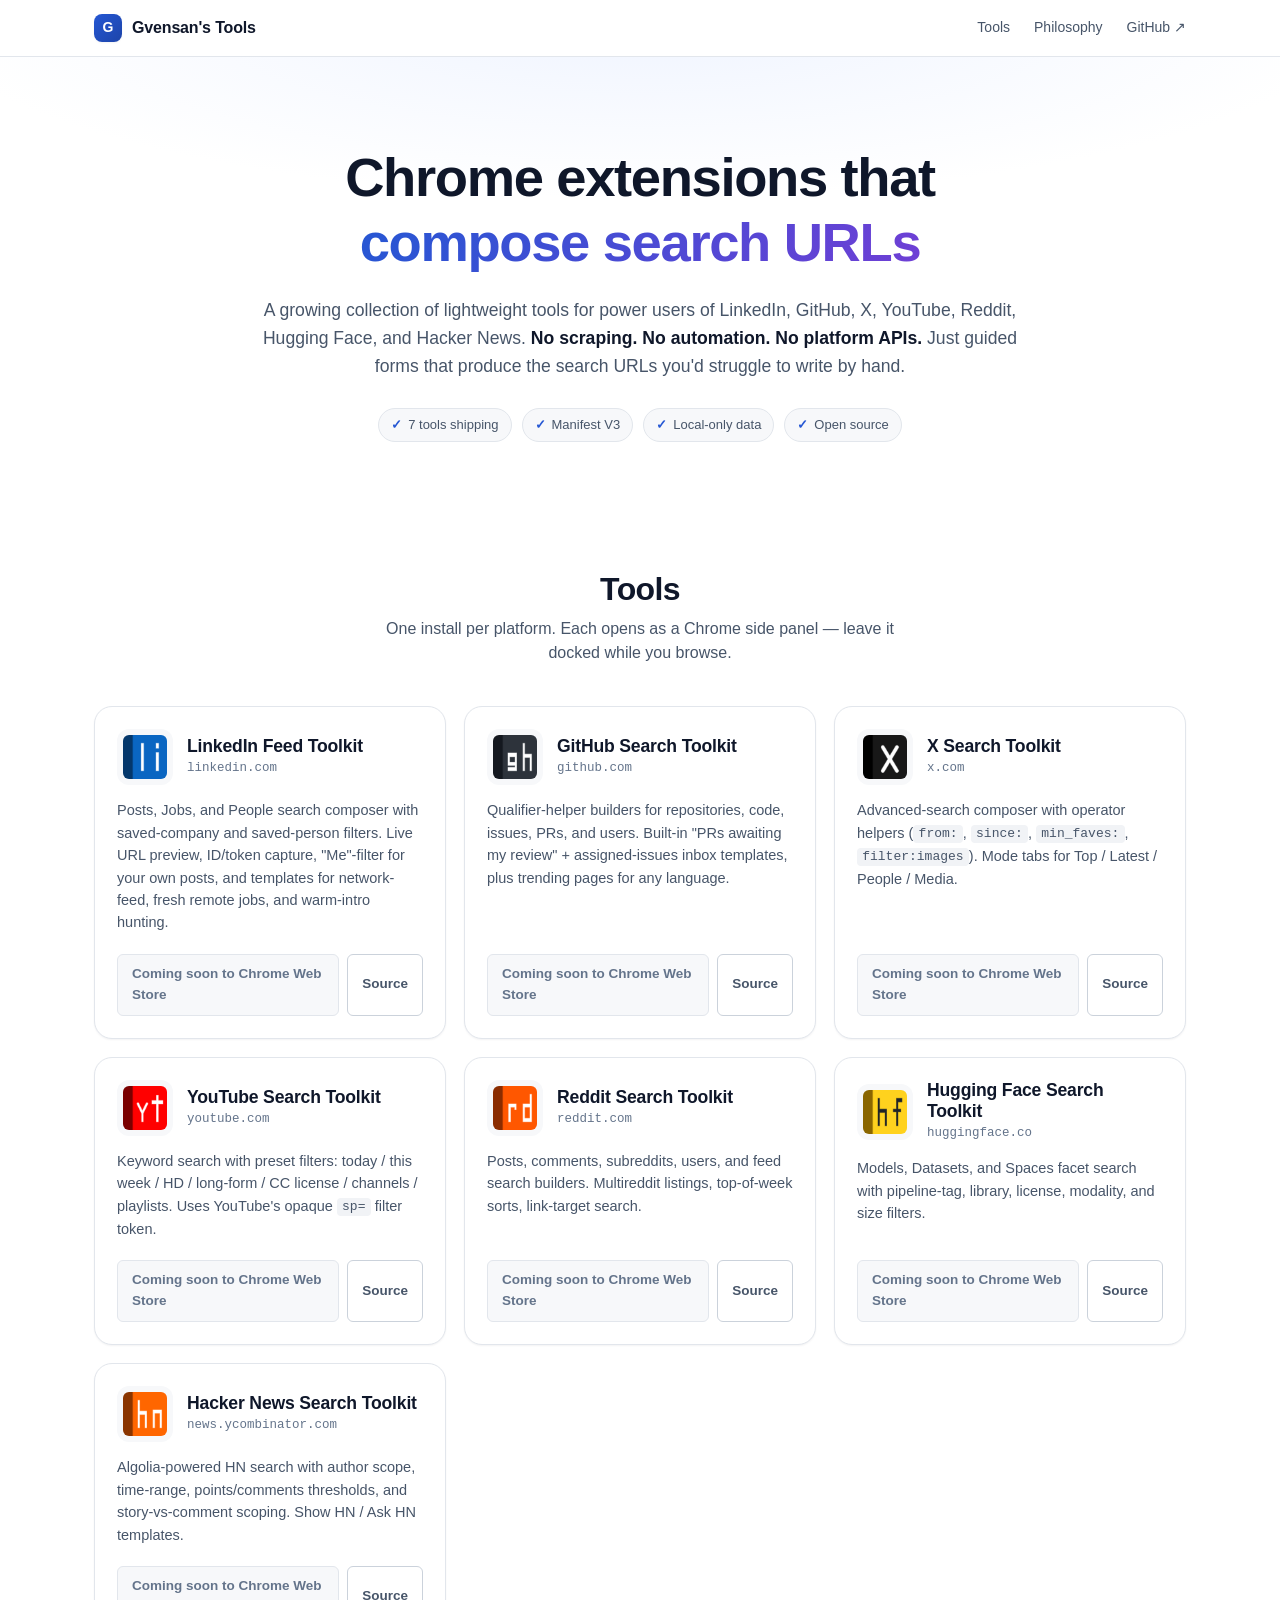
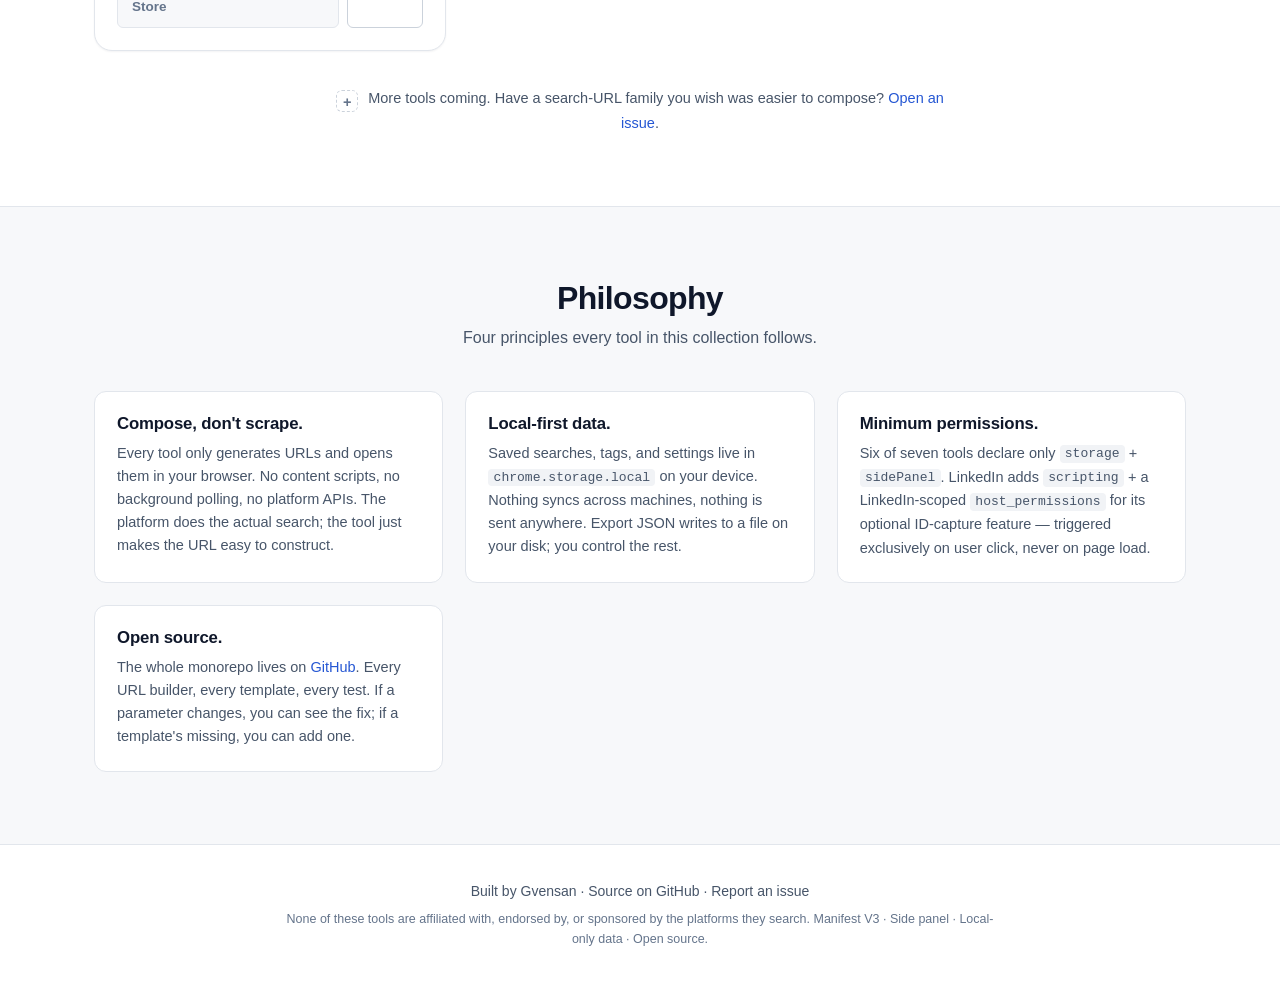
==== index.html @ 6155f3e9 "first commit" ====
<!DOCTYPE html>
<html lang="en">
<head>
  <meta charset="UTF-8">
  <meta name="viewport" content="width=device-width, initial-scale=1.0">
  <title>Gvensan's Tools — Chrome extensions that compose search URLs</title>
  <meta name="description" content="A growing collection of lightweight Chrome extensions that compose, save, and launch high-signal search URLs on LinkedIn, GitHub, X, YouTube, Reddit, Hugging Face, and Hacker News. No scraping. No automation. No APIs.">
  <meta name="theme-color" content="#2557D3">

  <!-- Open Graph -->
  <meta property="og:title" content="Gvensan's Tools">
  <meta property="og:description" content="Chrome extensions that compose search URLs — no scraping, no automation, no APIs.">
  <meta property="og:type" content="website">

  <link rel="icon" type="image/png" href="icons/linkedin.png">
  <link rel="stylesheet" href="style.css">
</head>
<body>
  <header class="site-header">
    <div class="container header-row">
      <a class="brand" href="#top" aria-label="Gvensan's Tools — home">
        <span class="brand-mark" aria-hidden="true">G</span>
        <span class="brand-name">Gvensan's&nbsp;Tools</span>
      </a>
      <nav class="site-nav" aria-label="Primary">
        <a href="#tools">Tools</a>
        <a href="#philosophy">Philosophy</a>
        <a href="https://github.com/gvensan/social-chrome-plugins" target="_blank" rel="noopener">GitHub ↗</a>
      </nav>
    </div>
  </header>

  <main id="top">
    <section class="hero">
      <div class="container">
        <h1>Chrome extensions that<br><span class="accent">compose search URLs</span></h1>
        <p class="tagline">
          A growing collection of lightweight tools for power users of LinkedIn, GitHub, X, YouTube, Reddit, Hugging Face, and Hacker News. <strong>No scraping. No automation. No platform APIs.</strong> Just guided forms that produce the search URLs you'd struggle to write by hand.
        </p>
        <ul class="hero-meta" aria-label="Key facts">
          <li><span class="check">✓</span> 7 tools shipping</li>
          <li><span class="check">✓</span> Manifest V3</li>
          <li><span class="check">✓</span> Local-only data</li>
          <li><span class="check">✓</span> Open source</li>
        </ul>
      </div>
    </section>

    <section id="tools" class="tools">
      <div class="container">
        <div class="section-head">
          <h2>Tools</h2>
          <p class="section-lead">One install per platform. Each opens as a Chrome side panel — leave it docked while you browse.</p>
        </div>

        <div class="tools-grid">

          <article class="tool-card">
            <header class="tool-head">
              <img class="tool-icon" src="icons/linkedin.png" alt="" width="56" height="56" loading="lazy">
              <div>
                <h3>LinkedIn Feed Toolkit</h3>
                <p class="tool-platform">linkedin.com</p>
              </div>
            </header>
            <p class="tool-desc">
              Posts, Jobs, and People search composer with saved-company and saved-person filters. Live URL preview, ID/token capture, "Me"-filter for your own posts, and templates for network-feed, fresh remote jobs, and warm-intro hunting.
            </p>
            <div class="tool-actions">
              <a class="btn btn-primary disabled" aria-disabled="true">Coming soon to Chrome Web Store</a>
              <a class="btn btn-secondary" href="https://github.com/gvensan/social-chrome-plugins/tree/main/packages/linkedin" target="_blank" rel="noopener">Source</a>
            </div>
          </article>

          <article class="tool-card">
            <header class="tool-head">
              <img class="tool-icon" src="icons/github.png" alt="" width="56" height="56" loading="lazy">
              <div>
                <h3>GitHub Search Toolkit</h3>
                <p class="tool-platform">github.com</p>
              </div>
            </header>
            <p class="tool-desc">
              Qualifier-helper builders for repositories, code, issues, PRs, and users. Built-in "PRs awaiting my review" + assigned-issues inbox templates, plus trending pages for any language.
            </p>
            <div class="tool-actions">
              <a class="btn btn-primary disabled" aria-disabled="true">Coming soon to Chrome Web Store</a>
              <a class="btn btn-secondary" href="https://github.com/gvensan/social-chrome-plugins/tree/main/packages/github" target="_blank" rel="noopener">Source</a>
            </div>
          </article>

          <article class="tool-card">
            <header class="tool-head">
              <img class="tool-icon" src="icons/x.png" alt="" width="56" height="56" loading="lazy">
              <div>
                <h3>X Search Toolkit</h3>
                <p class="tool-platform">x.com</p>
              </div>
            </header>
            <p class="tool-desc">
              Advanced-search composer with operator helpers (<code>from:</code>, <code>since:</code>, <code>min_faves:</code>, <code>filter:images</code>). Mode tabs for Top / Latest / People / Media.
            </p>
            <div class="tool-actions">
              <a class="btn btn-primary disabled" aria-disabled="true">Coming soon to Chrome Web Store</a>
              <a class="btn btn-secondary" href="https://github.com/gvensan/social-chrome-plugins/tree/main/packages/x" target="_blank" rel="noopener">Source</a>
            </div>
          </article>

          <article class="tool-card">
            <header class="tool-head">
              <img class="tool-icon" src="icons/youtube.png" alt="" width="56" height="56" loading="lazy">
              <div>
                <h3>YouTube Search Toolkit</h3>
                <p class="tool-platform">youtube.com</p>
              </div>
            </header>
            <p class="tool-desc">
              Keyword search with preset filters: today / this week / HD / long-form / CC license / channels / playlists. Uses YouTube's opaque <code>sp=</code> filter token.
            </p>
            <div class="tool-actions">
              <a class="btn btn-primary disabled" aria-disabled="true">Coming soon to Chrome Web Store</a>
              <a class="btn btn-secondary" href="https://github.com/gvensan/social-chrome-plugins/tree/main/packages/youtube" target="_blank" rel="noopener">Source</a>
            </div>
          </article>

          <article class="tool-card">
            <header class="tool-head">
              <img class="tool-icon" src="icons/reddit.png" alt="" width="56" height="56" loading="lazy">
              <div>
                <h3>Reddit Search Toolkit</h3>
                <p class="tool-platform">reddit.com</p>
              </div>
            </header>
            <p class="tool-desc">
              Posts, comments, subreddits, users, and feed search builders. Multireddit listings, top-of-week sorts, link-target search.
            </p>
            <div class="tool-actions">
              <a class="btn btn-primary disabled" aria-disabled="true">Coming soon to Chrome Web Store</a>
              <a class="btn btn-secondary" href="https://github.com/gvensan/social-chrome-plugins/tree/main/packages/reddit" target="_blank" rel="noopener">Source</a>
            </div>
          </article>

          <article class="tool-card">
            <header class="tool-head">
              <img class="tool-icon" src="icons/huggingface.png" alt="" width="56" height="56" loading="lazy">
              <div>
                <h3>Hugging Face Search Toolkit</h3>
                <p class="tool-platform">huggingface.co</p>
              </div>
            </header>
            <p class="tool-desc">
              Models, Datasets, and Spaces facet search with pipeline-tag, library, license, modality, and size filters.
            </p>
            <div class="tool-actions">
              <a class="btn btn-primary disabled" aria-disabled="true">Coming soon to Chrome Web Store</a>
              <a class="btn btn-secondary" href="https://github.com/gvensan/social-chrome-plugins/tree/main/packages/huggingface" target="_blank" rel="noopener">Source</a>
            </div>
          </article>

          <article class="tool-card">
            <header class="tool-head">
              <img class="tool-icon" src="icons/hackernews.png" alt="" width="56" height="56" loading="lazy">
              <div>
                <h3>Hacker News Search Toolkit</h3>
                <p class="tool-platform">news.ycombinator.com</p>
              </div>
            </header>
            <p class="tool-desc">
              Algolia-powered HN search with author scope, time-range, points/comments thresholds, and story-vs-comment scoping. Show HN / Ask HN templates.
            </p>
            <div class="tool-actions">
              <a class="btn btn-primary disabled" aria-disabled="true">Coming soon to Chrome Web Store</a>
              <a class="btn btn-secondary" href="https://github.com/gvensan/social-chrome-plugins/tree/main/packages/hackernews" target="_blank" rel="noopener">Source</a>
            </div>
          </article>

        </div>

        <p class="more-coming">
          <span class="more-coming-mark">+</span>
          More tools coming. Have a search-URL family you wish was easier to compose? <a href="https://github.com/gvensan/social-chrome-plugins/issues" target="_blank" rel="noopener">Open an issue</a>.
        </p>
      </div>
    </section>

    <section id="philosophy" class="philosophy">
      <div class="container">
        <div class="section-head">
          <h2>Philosophy</h2>
          <p class="section-lead">Four principles every tool in this collection follows.</p>
        </div>

        <div class="philosophy-grid">
          <div class="philosophy-item">
            <h3>Compose, don't scrape.</h3>
            <p>Every tool only generates URLs and opens them in your browser. No content scripts, no background polling, no platform APIs. The platform does the actual search; the tool just makes the URL easy to construct.</p>
          </div>

          <div class="philosophy-item">
            <h3>Local-first data.</h3>
            <p>Saved searches, tags, and settings live in <code>chrome.storage.local</code> on your device. Nothing syncs across machines, nothing is sent anywhere. Export JSON writes to a file on your disk; you control the rest.</p>
          </div>

          <div class="philosophy-item">
            <h3>Minimum permissions.</h3>
            <p>Six of seven tools declare only <code>storage</code> + <code>sidePanel</code>. LinkedIn adds <code>scripting</code> + a LinkedIn-scoped <code>host_permissions</code> for its optional ID-capture feature — triggered exclusively on user click, never on page load.</p>
          </div>

          <div class="philosophy-item">
            <h3>Open source.</h3>
            <p>The whole monorepo lives on <a href="https://github.com/gvensan/social-chrome-plugins" target="_blank" rel="noopener">GitHub</a>. Every URL builder, every template, every test. If a parameter changes, you can see the fix; if a template's missing, you can add one.</p>
          </div>
        </div>
      </div>
    </section>
  </main>

  <footer class="site-footer">
    <div class="container">
      <p class="footer-row">
        Built by <a href="https://github.com/gvensan" target="_blank" rel="noopener">Gvensan</a>
        ·
        <a href="https://github.com/gvensan/social-chrome-plugins" target="_blank" rel="noopener">Source on GitHub</a>
        ·
        <a href="https://github.com/gvensan/social-chrome-plugins/issues" target="_blank" rel="noopener">Report an issue</a>
      </p>
      <p class="footer-note">
        None of these tools are affiliated with, endorsed by, or sponsored by the platforms they search.
        Manifest V3 · Side panel · Local-only data · Open source.
      </p>
    </div>
  </footer>
</body>
</html>
---- style.css ----
/* ─── Reset / base ───────────────────────────────────────────── */
*,
*::before,
*::after {
  box-sizing: border-box;
}

html {
  scroll-behavior: smooth;
}

body {
  margin: 0;
  font-family: -apple-system, BlinkMacSystemFont, 'Segoe UI', Roboto, Oxygen,
    Ubuntu, Cantarell, 'Helvetica Neue', sans-serif;
  font-size: 16px;
  line-height: 1.55;
  color: var(--fg);
  background: var(--bg);
  -webkit-font-smoothing: antialiased;
  text-rendering: optimizeLegibility;
}

/* ─── Tokens ─────────────────────────────────────────────────── */
:root {
  --brand-50: #eff4ff;
  --brand-100: #dbe6ff;
  --brand-200: #b8ccff;
  --brand-500: #4d7ee5;
  --brand-600: #2557d3;
  --brand-700: #1d44a9;
  --bg: #ffffff;
  --bg-elev: #f7f8fa;
  --bg-card: #ffffff;
  --bg-code: #f1f3f6;
  --border: #e2e6ec;
  --border-strong: #cbd2db;
  --fg: #0f172a;
  --fg-muted: #475569;
  --fg-dim: #64748b;
  --shadow-sm: 0 1px 2px rgba(15, 23, 42, 0.05);
  --shadow-md: 0 4px 12px rgba(15, 23, 42, 0.06),
    0 1px 3px rgba(15, 23, 42, 0.04);
  --shadow-lg: 0 12px 28px rgba(15, 23, 42, 0.08),
    0 4px 8px rgba(15, 23, 42, 0.04);
  --radius-sm: 6px;
  --radius-md: 12px;
  --radius-lg: 18px;
}

@media (prefers-color-scheme: dark) {
  :root {
    --bg: #0b1220;
    --bg-elev: #111a2e;
    --bg-card: #131d33;
    --bg-code: #1c2741;
    --border: #1f2a44;
    --border-strong: #2c3a5e;
    --fg: #e7ebf3;
    --fg-muted: #a3afc4;
    --fg-dim: #7e8aa2;
    --brand-500: #6c93ec;
    --brand-600: #4f7be4;
    --brand-700: #3a64c8;
    --shadow-sm: 0 1px 2px rgba(0, 0, 0, 0.3);
    --shadow-md: 0 4px 12px rgba(0, 0, 0, 0.4),
      0 1px 3px rgba(0, 0, 0, 0.3);
    --shadow-lg: 0 12px 28px rgba(0, 0, 0, 0.45),
      0 4px 8px rgba(0, 0, 0, 0.3);
  }
}

/* ─── Layout ─────────────────────────────────────────────────── */
.container {
  max-width: 1140px;
  margin: 0 auto;
  padding: 0 24px;
}

a {
  color: var(--brand-600);
  text-decoration: none;
  font-weight: 500;
}

a:hover {
  color: var(--brand-700);
  text-decoration: underline;
  text-underline-offset: 3px;
}

code {
  font-family: ui-monospace, SFMono-Regular, Menlo, Monaco, Consolas,
    'Liberation Mono', 'Courier New', monospace;
  background: var(--bg-code);
  padding: 0.1em 0.4em;
  border-radius: 4px;
  font-size: 0.9em;
}

h1, h2, h3 {
  margin: 0;
  line-height: 1.2;
}

/* ─── Header ─────────────────────────────────────────────────── */
.site-header {
  position: sticky;
  top: 0;
  z-index: 10;
  background: rgba(255, 255, 255, 0.78);
  border-bottom: 1px solid var(--border);
  backdrop-filter: saturate(180%) blur(8px);
  -webkit-backdrop-filter: saturate(180%) blur(8px);
}

@media (prefers-color-scheme: dark) {
  .site-header {
    background: rgba(11, 18, 32, 0.78);
  }
}

.header-row {
  display: flex;
  align-items: center;
  justify-content: space-between;
  padding: 14px 24px;
}

.brand {
  display: inline-flex;
  align-items: center;
  gap: 10px;
  color: var(--fg);
  font-weight: 700;
  font-size: 16px;
  letter-spacing: -0.01em;
}

.brand:hover {
  color: var(--fg);
  text-decoration: none;
}

.brand-mark {
  display: inline-grid;
  place-items: center;
  width: 28px;
  height: 28px;
  border-radius: 8px;
  background: linear-gradient(135deg, var(--brand-600), var(--brand-700));
  color: #fff;
  font-weight: 700;
  font-size: 14px;
  letter-spacing: 0;
  box-shadow: var(--shadow-sm);
}

.site-nav {
  display: flex;
  gap: 24px;
  align-items: center;
  font-size: 14px;
}

.site-nav a {
  color: var(--fg-muted);
  font-weight: 500;
}

.site-nav a:hover {
  color: var(--fg);
  text-decoration: none;
}

/* ─── Hero ───────────────────────────────────────────────────── */
.hero {
  padding: 88px 0 56px;
  text-align: center;
  background:
    radial-gradient(ellipse 80% 60% at 50% -10%,
      var(--brand-50) 0%,
      transparent 70%);
}

@media (prefers-color-scheme: dark) {
  .hero {
    background:
      radial-gradient(ellipse 80% 60% at 50% -10%,
        rgba(77, 126, 229, 0.12) 0%,
        transparent 70%);
  }
}

.hero h1 {
  font-size: clamp(2rem, 1.4rem + 2.6vw, 3.4rem);
  font-weight: 800;
  letter-spacing: -0.025em;
  margin-bottom: 20px;
}

.accent {
  background: linear-gradient(120deg, var(--brand-600), #6f3fd5);
  -webkit-background-clip: text;
  background-clip: text;
  color: transparent;
}

.tagline {
  max-width: 760px;
  margin: 0 auto 28px;
  font-size: clamp(1rem, 0.95rem + 0.3vw, 1.1rem);
  color: var(--fg-muted);
  line-height: 1.6;
}

.tagline strong {
  color: var(--fg);
  font-weight: 600;
}

.hero-meta {
  list-style: none;
  padding: 0;
  margin: 0;
  display: flex;
  flex-wrap: wrap;
  justify-content: center;
  gap: 10px;
}

.hero-meta li {
  display: inline-flex;
  align-items: center;
  gap: 6px;
  padding: 6px 12px;
  background: var(--bg-elev);
  border: 1px solid var(--border);
  border-radius: 999px;
  font-size: 13px;
  color: var(--fg-muted);
  font-weight: 500;
}

.check {
  color: var(--brand-600);
  font-weight: 700;
}

/* ─── Sections ───────────────────────────────────────────────── */
.tools,
.philosophy {
  padding: 72px 0;
}

.section-head {
  text-align: center;
  margin-bottom: 40px;
}

.section-head h2 {
  font-size: clamp(1.5rem, 1.2rem + 1vw, 2rem);
  font-weight: 700;
  letter-spacing: -0.02em;
  margin-bottom: 8px;
}

.section-lead {
  margin: 0 auto;
  max-width: 560px;
  color: var(--fg-muted);
}

/* ─── Tool cards ─────────────────────────────────────────────── */
.tools-grid {
  display: grid;
  grid-template-columns: repeat(auto-fit, minmax(320px, 1fr));
  gap: 18px;
}

.tool-card {
  display: flex;
  flex-direction: column;
  gap: 14px;
  padding: 22px;
  background: var(--bg-card);
  border: 1px solid var(--border);
  border-radius: var(--radius-lg);
  box-shadow: var(--shadow-sm);
  transition: transform 180ms ease, box-shadow 180ms ease,
    border-color 180ms ease;
}

.tool-card:hover {
  transform: translateY(-2px);
  box-shadow: var(--shadow-md);
  border-color: var(--border-strong);
}

.tool-head {
  display: flex;
  align-items: center;
  gap: 14px;
}

.tool-icon {
  width: 56px;
  height: 56px;
  border-radius: 12px;
  background: var(--bg-elev);
  padding: 6px;
  flex-shrink: 0;
}

.tool-head h3 {
  font-size: 1.1rem;
  font-weight: 700;
  letter-spacing: -0.01em;
  margin-bottom: 2px;
}

.tool-platform {
  margin: 0;
  font-size: 12.5px;
  color: var(--fg-dim);
  font-family: ui-monospace, SFMono-Regular, Menlo, monospace;
}

.tool-desc {
  margin: 0;
  font-size: 14.5px;
  line-height: 1.55;
  color: var(--fg-muted);
  flex-grow: 1;
}

.tool-desc code {
  font-size: 13px;
}

.tool-actions {
  display: flex;
  flex-wrap: wrap;
  gap: 8px;
  margin-top: 6px;
}

.btn {
  display: inline-flex;
  align-items: center;
  justify-content: center;
  padding: 9px 14px;
  border-radius: var(--radius-sm);
  font-size: 13.5px;
  font-weight: 600;
  border: 1px solid transparent;
  cursor: pointer;
  transition: background 150ms ease, color 150ms ease,
    border-color 150ms ease;
}

.btn:hover {
  text-decoration: none;
}

.btn-primary {
  background: var(--brand-600);
  color: #fff;
  border-color: var(--brand-600);
  flex: 1;
}

.btn-primary:hover {
  background: var(--brand-700);
  border-color: var(--brand-700);
  color: #fff;
}

.btn-primary.disabled {
  background: var(--bg-elev);
  color: var(--fg-dim);
  border-color: var(--border);
  cursor: not-allowed;
  pointer-events: none;
}

.btn-secondary {
  background: transparent;
  color: var(--fg-muted);
  border-color: var(--border-strong);
}

.btn-secondary:hover {
  background: var(--bg-elev);
  color: var(--fg);
  border-color: var(--border-strong);
}

/* ─── More coming ───────────────────────────────────────────── */
.more-coming {
  margin: 36px auto 0;
  max-width: 640px;
  text-align: center;
  color: var(--fg-muted);
  font-size: 14.5px;
}

.more-coming-mark {
  display: inline-grid;
  place-items: center;
  width: 22px;
  height: 22px;
  border-radius: 6px;
  border: 1px dashed var(--border-strong);
  color: var(--fg-dim);
  font-weight: 600;
  margin-right: 6px;
  vertical-align: -4px;
}

/* ─── Philosophy ─────────────────────────────────────────────── */
.philosophy {
  background: var(--bg-elev);
  border-top: 1px solid var(--border);
  border-bottom: 1px solid var(--border);
}

.philosophy-grid {
  display: grid;
  grid-template-columns: repeat(auto-fit, minmax(280px, 1fr));
  gap: 22px;
}

.philosophy-item {
  background: var(--bg-card);
  border: 1px solid var(--border);
  border-radius: var(--radius-md);
  padding: 22px;
}

.philosophy-item h3 {
  font-size: 1.05rem;
  font-weight: 700;
  letter-spacing: -0.01em;
  margin-bottom: 8px;
}

.philosophy-item p {
  margin: 0;
  font-size: 14.5px;
  color: var(--fg-muted);
  line-height: 1.6;
}

/* ─── Footer ─────────────────────────────────────────────────── */
.site-footer {
  padding: 36px 0 56px;
  font-size: 14px;
  color: var(--fg-muted);
  text-align: center;
}

.footer-row {
  margin: 0 0 8px;
}

.footer-row a {
  color: var(--fg-muted);
}

.footer-row a:hover {
  color: var(--fg);
}

.footer-note {
  margin: 0;
  color: var(--fg-dim);
  font-size: 12.5px;
  max-width: 720px;
  margin-left: auto;
  margin-right: auto;
  line-height: 1.55;
}

/* ─── Responsive tweaks ──────────────────────────────────────── */
@media (max-width: 560px) {
  .hero {
    padding: 56px 0 40px;
  }

  .tools,
  .philosophy {
    padding: 48px 0;
  }

  .site-nav {
    gap: 16px;
    font-size: 13px;
  }

  .tool-head h3 {
    font-size: 1rem;
  }
}
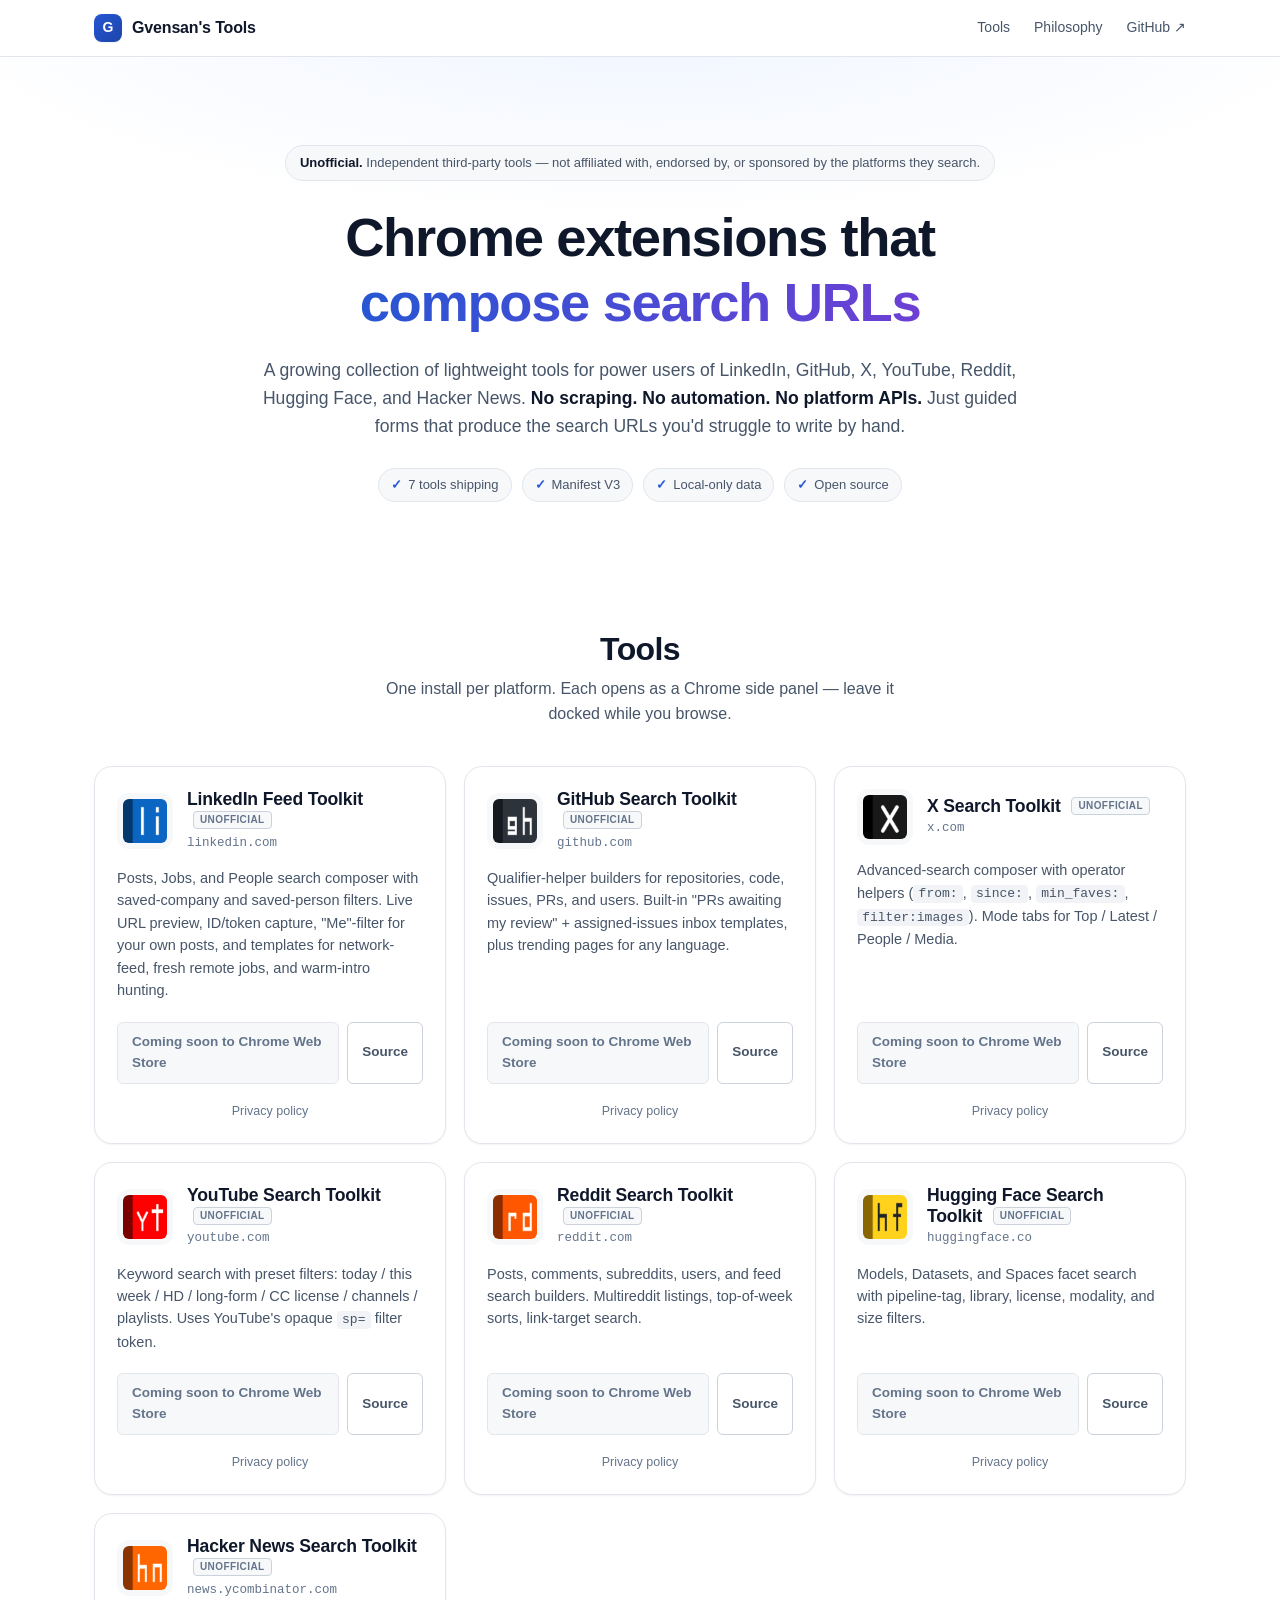
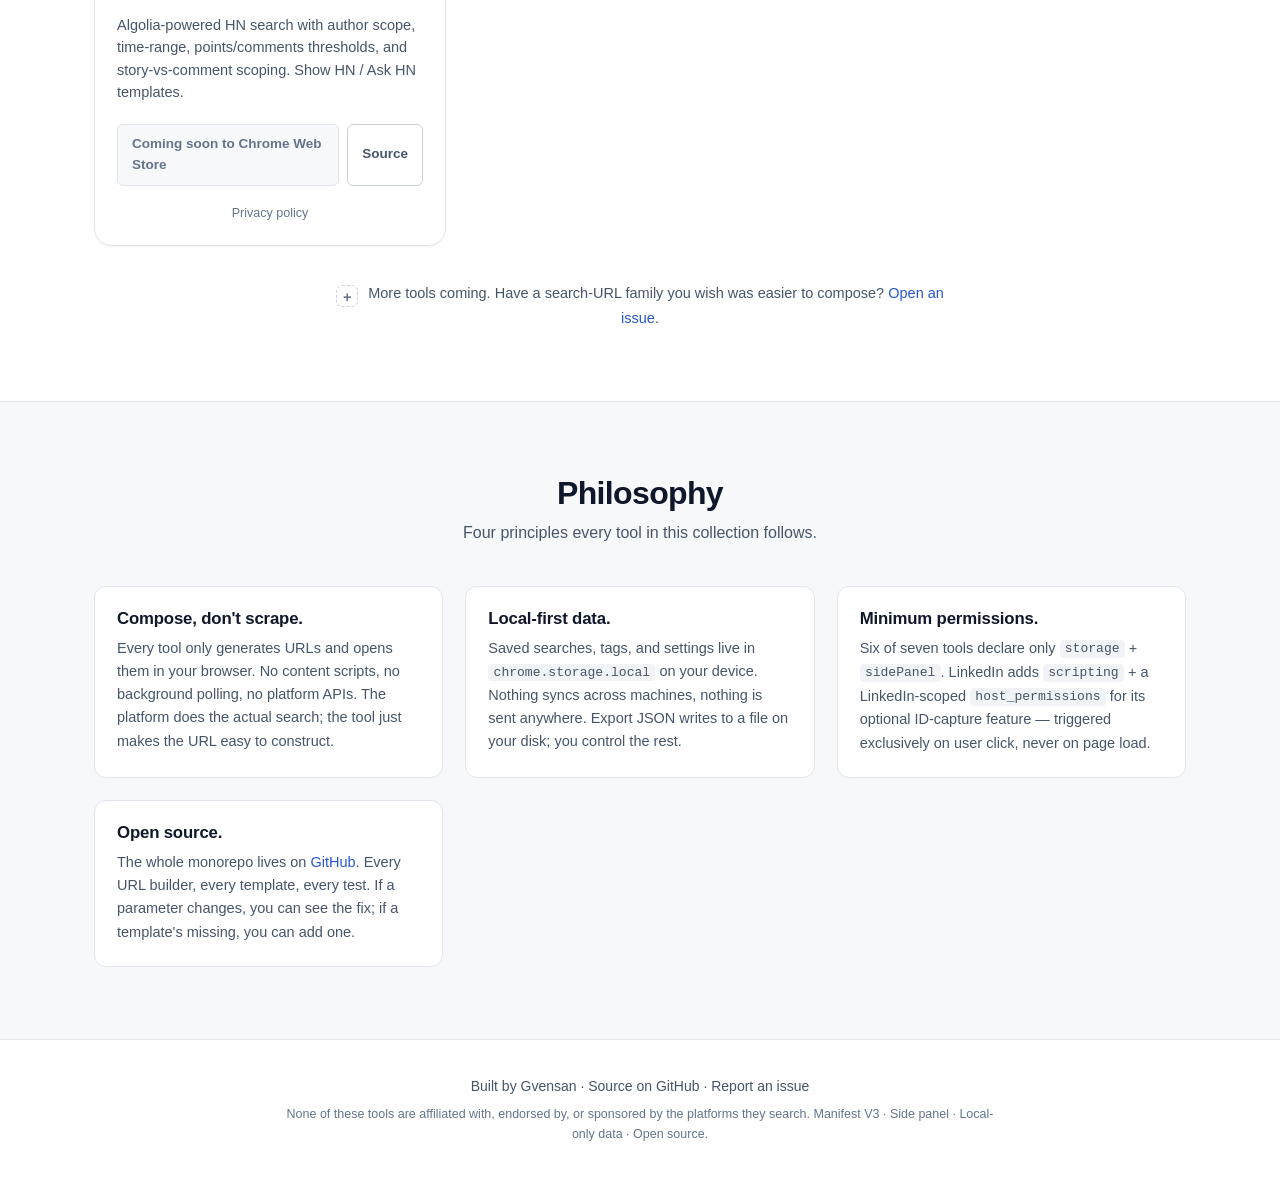
==== commit 27dc7127: "Privacy update" ====
--- a/index.html
+++ b/index.html
@@ -33,6 +33,9 @@
   <main id="top">
     <section class="hero">
       <div class="container">
+        <p class="unofficial-banner" role="note">
+          <strong>Unofficial.</strong> Independent third-party tools — not affiliated with, endorsed by, or sponsored by the platforms they search.
+        </p>
         <h1>Chrome extensions that<br><span class="accent">compose search URLs</span></h1>
         <p class="tagline">
           A growing collection of lightweight tools for power users of LinkedIn, GitHub, X, YouTube, Reddit, Hugging Face, and Hacker News. <strong>No scraping. No automation. No platform APIs.</strong> Just guided forms that produce the search URLs you'd struggle to write by hand.
@@ -59,7 +62,7 @@
             <header class="tool-head">
               <img class="tool-icon" src="icons/linkedin.png" alt="" width="56" height="56" loading="lazy">
               <div>
-                <h3>LinkedIn Feed Toolkit</h3>
+                <h3>LinkedIn Feed Toolkit <span class="badge-unofficial">Unofficial</span></h3>
                 <p class="tool-platform">linkedin.com</p>
               </div>
             </header>
@@ -70,13 +73,14 @@
               <a class="btn btn-primary disabled" aria-disabled="true">Coming soon to Chrome Web Store</a>
               <a class="btn btn-secondary" href="https://github.com/gvensan/social-chrome-plugins/tree/main/packages/linkedin" target="_blank" rel="noopener">Source</a>
             </div>
+            <a class="tool-privacy" href="privacy/linkedin.html">Privacy policy</a>
           </article>
 
           <article class="tool-card">
             <header class="tool-head">
               <img class="tool-icon" src="icons/github.png" alt="" width="56" height="56" loading="lazy">
               <div>
-                <h3>GitHub Search Toolkit</h3>
+                <h3>GitHub Search Toolkit <span class="badge-unofficial">Unofficial</span></h3>
                 <p class="tool-platform">github.com</p>
               </div>
             </header>
@@ -87,13 +91,14 @@
               <a class="btn btn-primary disabled" aria-disabled="true">Coming soon to Chrome Web Store</a>
               <a class="btn btn-secondary" href="https://github.com/gvensan/social-chrome-plugins/tree/main/packages/github" target="_blank" rel="noopener">Source</a>
             </div>
+            <a class="tool-privacy" href="privacy/github.html">Privacy policy</a>
           </article>
 
           <article class="tool-card">
             <header class="tool-head">
               <img class="tool-icon" src="icons/x.png" alt="" width="56" height="56" loading="lazy">
               <div>
-                <h3>X Search Toolkit</h3>
+                <h3>X Search Toolkit <span class="badge-unofficial">Unofficial</span></h3>
                 <p class="tool-platform">x.com</p>
               </div>
             </header>
@@ -104,13 +109,14 @@
               <a class="btn btn-primary disabled" aria-disabled="true">Coming soon to Chrome Web Store</a>
               <a class="btn btn-secondary" href="https://github.com/gvensan/social-chrome-plugins/tree/main/packages/x" target="_blank" rel="noopener">Source</a>
             </div>
+            <a class="tool-privacy" href="privacy/x.html">Privacy policy</a>
           </article>
 
           <article class="tool-card">
             <header class="tool-head">
               <img class="tool-icon" src="icons/youtube.png" alt="" width="56" height="56" loading="lazy">
               <div>
-                <h3>YouTube Search Toolkit</h3>
+                <h3>YouTube Search Toolkit <span class="badge-unofficial">Unofficial</span></h3>
                 <p class="tool-platform">youtube.com</p>
               </div>
             </header>
@@ -121,13 +127,14 @@
               <a class="btn btn-primary disabled" aria-disabled="true">Coming soon to Chrome Web Store</a>
               <a class="btn btn-secondary" href="https://github.com/gvensan/social-chrome-plugins/tree/main/packages/youtube" target="_blank" rel="noopener">Source</a>
             </div>
+            <a class="tool-privacy" href="privacy/youtube.html">Privacy policy</a>
           </article>
 
           <article class="tool-card">
             <header class="tool-head">
               <img class="tool-icon" src="icons/reddit.png" alt="" width="56" height="56" loading="lazy">
               <div>
-                <h3>Reddit Search Toolkit</h3>
+                <h3>Reddit Search Toolkit <span class="badge-unofficial">Unofficial</span></h3>
                 <p class="tool-platform">reddit.com</p>
               </div>
             </header>
@@ -138,13 +145,14 @@
               <a class="btn btn-primary disabled" aria-disabled="true">Coming soon to Chrome Web Store</a>
               <a class="btn btn-secondary" href="https://github.com/gvensan/social-chrome-plugins/tree/main/packages/reddit" target="_blank" rel="noopener">Source</a>
             </div>
+            <a class="tool-privacy" href="privacy/reddit.html">Privacy policy</a>
           </article>
 
           <article class="tool-card">
             <header class="tool-head">
               <img class="tool-icon" src="icons/huggingface.png" alt="" width="56" height="56" loading="lazy">
               <div>
-                <h3>Hugging Face Search Toolkit</h3>
+                <h3>Hugging Face Search Toolkit <span class="badge-unofficial">Unofficial</span></h3>
                 <p class="tool-platform">huggingface.co</p>
               </div>
             </header>
@@ -155,13 +163,14 @@
               <a class="btn btn-primary disabled" aria-disabled="true">Coming soon to Chrome Web Store</a>
               <a class="btn btn-secondary" href="https://github.com/gvensan/social-chrome-plugins/tree/main/packages/huggingface" target="_blank" rel="noopener">Source</a>
             </div>
+            <a class="tool-privacy" href="privacy/huggingface.html">Privacy policy</a>
           </article>
 
           <article class="tool-card">
             <header class="tool-head">
               <img class="tool-icon" src="icons/hackernews.png" alt="" width="56" height="56" loading="lazy">
               <div>
-                <h3>Hacker News Search Toolkit</h3>
+                <h3>Hacker News Search Toolkit <span class="badge-unofficial">Unofficial</span></h3>
                 <p class="tool-platform">news.ycombinator.com</p>
               </div>
             </header>
@@ -172,6 +181,7 @@
               <a class="btn btn-primary disabled" aria-disabled="true">Coming soon to Chrome Web Store</a>
               <a class="btn btn-secondary" href="https://github.com/gvensan/social-chrome-plugins/tree/main/packages/hackernews" target="_blank" rel="noopener">Source</a>
             </div>
+            <a class="tool-privacy" href="privacy/hackernews.html">Privacy policy</a>
           </article>
 
         </div>
--- a/style.css
+++ b/style.css
@@ -192,6 +192,38 @@
   }
 }
 
+.unofficial-banner {
+  display: inline-block;
+  margin: 0 auto 24px;
+  padding: 8px 14px;
+  background: var(--bg-elev);
+  border: 1px solid var(--border);
+  border-radius: 999px;
+  font-size: 13px;
+  color: var(--fg-muted);
+  line-height: 1.4;
+}
+
+.unofficial-banner strong {
+  color: var(--fg);
+  font-weight: 700;
+}
+
+.badge-unofficial {
+  display: inline-block;
+  margin-left: 6px;
+  padding: 2px 6px;
+  background: var(--bg-elev);
+  border: 1px solid var(--border-strong);
+  border-radius: 4px;
+  font-size: 10px;
+  font-weight: 600;
+  text-transform: uppercase;
+  letter-spacing: 0.04em;
+  color: var(--fg-dim);
+  vertical-align: 3px;
+}
+
 .hero h1 {
   font-size: clamp(2rem, 1.4rem + 2.6vw, 3.4rem);
   font-weight: 800;
@@ -396,6 +428,20 @@
   border-color: var(--border-strong);
 }
 
+.tool-privacy {
+  margin-top: 4px;
+  font-size: 12.5px;
+  color: var(--fg-dim);
+  text-align: center;
+  text-decoration: none;
+}
+
+.tool-privacy:hover {
+  color: var(--brand-600);
+  text-decoration: underline;
+  text-underline-offset: 2px;
+}
+
 /* ─── More coming ───────────────────────────────────────────── */
 .more-coming {
   margin: 36px auto 0;
